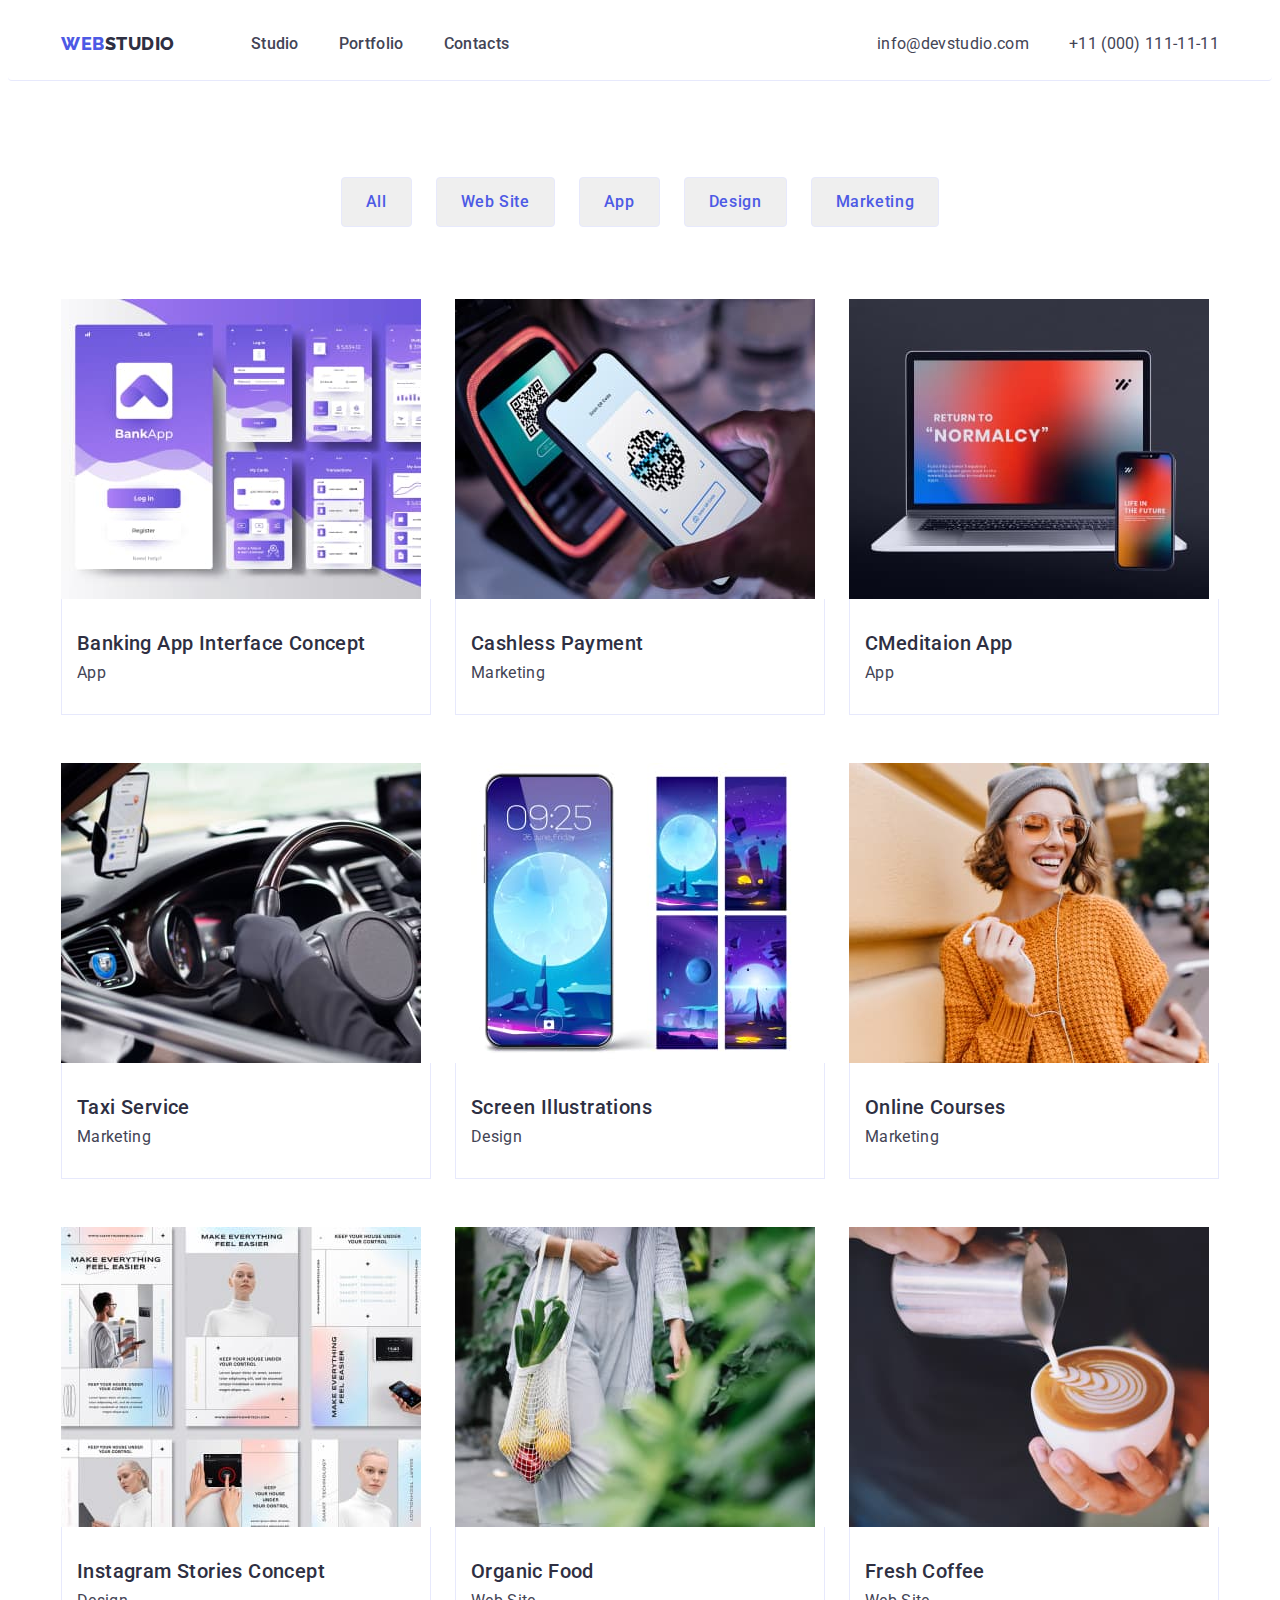
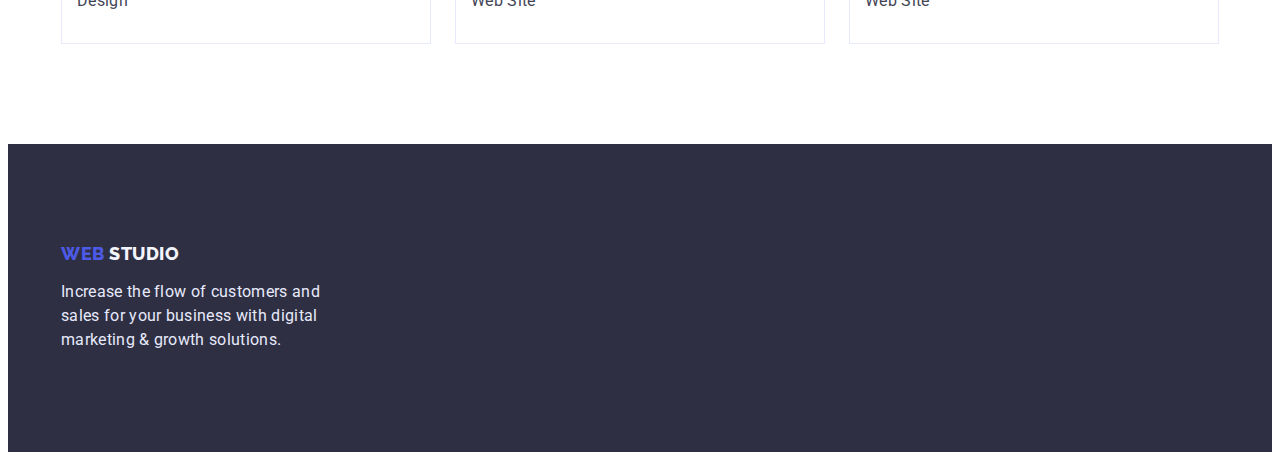
==== portfolio.html @ c73f63a3 "homework" ====
<!DOCTYPE html>
<html lang="en">
<head>
    <meta charset="UTF-8">
    <meta http-equiv="X-UA-Compatible" content="IE=edge">
    <meta name="viewport" content="width=device-width, initial-scale=1.0">
    <title>Document</title>
    <link rel="preconnect" href="https://fonts.googleapis.com">
    <link rel="preconnect" href="https://fonts.gstatic.com" crossorigin>
    <link
    href="https://fonts.googleapis.com/css2?family=Montserrat:ital,wght@0,700;1,400&family=Raleway:wght@800&family=Roboto:wght@400;500;700;900&display=swap"
    rel="stylesheet">
        <link rel="stylesheet" href="https://cdnjs.cloudflare.com/ajax/libs/modern-normalize/1.1.0/modern-normalize.min.css"
        integrity="sha512-wpPYUAdjBVSE4KJnH1VR1HeZfpl1ub8YT/NKx4PuQ5NmX2tKuGu6U/JRp5y+Y8XG2tV+wKQpNHVUX03MfMFn9Q=="
        crossorigin="anonymous" referrerpolicy="no-referrer" />
    <link rel="stylesheet" href="./css/styles.css">
</head>
<body>
    <header class="header">
        <div class="container header-cont ">
            <nav class="header-navigation">
                <a href="./index.html" class="header-logo"><span class="hedelr-logo-web">Web</span>Studio</a>
                <ul class="header-list">
                    <li class="header-item"><a href="./index.html" class="header-link">Studio</a></li>
                    <li class="header-item"><a href="./portfolio.html" class="header-link">Portfolio</a></li>
                    <li class="header-item"><a href="" class="header-link">Contacts</a></li>
                </ul>
            </nav>
            <address class="address-header-list">
                <ul class="header-list">
                    <li class="header-item"><a href="mailto:info@devstudio.com" class="header-mail">info@devstudio.com</a></li>
                    <li class="header-item"><a href="tel:+110001111111" class="header-tel">+11 (000) 111-11-11</a></li>
                </ul>
            </address>
        </div>
    </header>
    <main>
            <!--filters-->
            <section class="section-filters">
                <div class="container">
                    <h2 class="section-filters-titel hide">filters</h2>
                        <ul class="section-filters-list">
                                <li class="section-filters-item"><button type="button" class="section-filters-button">All</button></li>
                                <li class="section-filters-item"><button type="button" class="section-filters-button">Web Site</button></li>
                                <li class="section-filters-item"><button type="button" class="section-filters-button">App</button></li>
                                <li class="section-filters-item"><button type="button" class="section-filters-button">Design</button></li>
                                <li class="section-filters-item"><button type="button" class="section-filters-button">Marketing</button></li>
                        </ul>
                <!--portfolio-->
                    <h1 class="section-portfolio-titel hide">portfolio</h1>
                    <ul class="section-portfolio-list">
                        <li class="section-portfolio-item">
                            <img src="./images/portfolio_img1.jpg" class="section-portfolio-img" alt="seven dimples are depicted" width="360">
                            <div class="portfolio-cont">
                                <h2 class="section-portfolio-subtitel subtitel">Banking App Interface Concept</h2>
                                <p class="section-portfolio-text text">App</p>
                            </div>
                        </li>
                        <li class="section-portfolio-item">
                            <img src="./images/portfolio_img2.jpg" class="section-portfolio-img" alt="the phone scans the code" width="360">
                            <div class="portfolio-cont">
                                <h2 class="section-portfolio-subtitel subtitel">Cashless Payment</h2>
                                <p class="section-portfolio-text text">Marketing</p>
                            </div>
                        </li>
                        <li class="section-portfolio-item">
                            <img src="./images/portfolio_img3.jpg" class="section-portfolio-img" alt="the computer next to which the phone is located"
                                width="360">
                            <div class="portfolio-cont">
                                <h2 class="section-portfolio-subtitel subtitel">CMeditaion App</h2>
                                <p class="section-portfolio-text text">App</p>
                            </div>
                        </li>
                        <li class="section-portfolio-item">
                            <img src="./images/portfolio_img4.jpg" class="section-portfolio-img"
                                alt="the phone with the application activated in the car while driving" width="360">
                            <div class="portfolio-cont">
                                <h2 class="section-portfolio-subtitel subtitel">Taxi Service</h2>
                                <p class="section-portfolio-text text">Marketing</p>
                            </div>
                        </li>
                        <li class="section-portfolio-item">
                            <img src="./images/portfolio_img5.jpg" class="section-portfolio-img" alt="five phones with enabled screensavers a month" width="360">
                            <div class="portfolio-cont">
                                <h2 class="section-portfolio-subtitel subtitel">Screen Illustrations</h2>
                                <p class="section-portfolio-text text">Design</p>
                            </div>
                        </li>
                        <li class="section-portfolio-item">
                            <img src="./images/portfolio_img6.jpg" class="section-portfolio-img" alt="a girl in glasses and a sweater listens to music"
                                width="360">
                            <div class="portfolio-cont">
                                <h2 class="section-portfolio-subtitel subtitel">Online Courses</h2>
                                <p class="section-portfolio-text text">Marketing</p>
                            </div>
                        </li>
                        <li class="section-portfolio-item">
                            <img src="./images/portfolio_img7.jpg" class="section-portfolio-img" alt="display with pictures on them" width="360">
                            <div class="portfolio-cont">
                                <h2 class="section-portfolio-subtitel subtitel">Instagram Stories Concept</h2>
                                <p class="section-portfolio-text text">Design</p>
                            </div>
                        </li>
                        <li class="section-portfolio-item">
                            <img src="./images/portfolio_img8.jpg" class="section-portfolio-img" alt="a bag of vegetables" width="360">
                            <div class="portfolio-cont">
                                <h2 class="section-portfolio-subtitel subtitel">Organic Food</h2>
                                <p class="section-portfolio-text text">Web Site</p>
                            </div>
                        </li>
                        <li class="section-portfolio-item">
                            <img src="./images/portfolio_img9.jpg" class="section-portfolio-img" alt="coffee is poured into a cup" width="360">
                            <div class="portfolio-cont">
                                <h2 class="section-portfolio-subtitel subtitel">Fresh Coffee</h2>
                                <p class="section-portfolio-text text">Web Site</p>
                            </div>
                        </li>
                        
                    </ul>
                </div>
            </section>
    </main>
    <footer class="footer">
        <div class="container footer-cont">
            <a href="./index.html" class="footer-logo"> <span class="footer-logo-web">Web</span> Studio</a>
            <p class="footer-text">
                Increase the flow of customers and sales for your business with digital marketing & growth solutions.
            </p>
        </div>
    </footer>
</body>
</html>
---- css/styles.css ----
:root {
    --background-dark: #2E2F42;
    --background-light: #ffffff;
    --color-titel: #2E2F42;
    --color-link: #434455;
    --color-text: #434455;
    --color-btn-hero: #4D5AE5;
    --color-brn-hover:#404BBF;
    --color-btn-filter: #F4F4FD;
    --color-link-hover: #4D5AE5;
    --hedelr-logo-web: #4D5AE5;
    --header-logo: #2E2F42;
    --footer-text: #E7E9FC;
    --footer-logo: #F4F4FD;
    --section-filters-button:#4D5AE5;
    --section-team: #F4F4FD;


}



.text{
    font-size: 16px;
        line-height: 1.2;
        letter-spacing: 0.02em;
        color: var(--color-text);
}

body {
    font-family: 'Roboto', sans-serif;
    background-color: var(--background-light);
}

h1, h2, h3, h4, h5, h6, p {
    margin: 0;
}

ul {
    margin: 0;
    padding-left: 0;
}

li {
    list-style: none;
}

a {
    text-decoration: none;
}

img {
    display: block;

}


.container {
    width: 1158px;
    padding-left: 15px;
    padding-right: 15px;
    margin-left: auto;
    margin-right: auto;
}

.header {
padding-top: 24px;
padding-bottom: 24px;
border-bottom: 1px solid #E7E9FC;
    border-radius: 4px;
}

.header-navigation {
display: flex;
}

.header-cont{
    display: flex;
    align-items: center;

}


.header-logo {
font-family: 'Raleway', sans-serif;
    font-weight: 800;
    font-size: 18px;
    line-height: 1.33;
    letter-spacing: 0.03em;
    text-transform: uppercase;
    color: var(--header-logo);
    text-decoration: none;
    display: flex;
    align-items: center;
    margin-right: 76px;
    }

.hedelr-logo-web {
    color: var(--hedelr-logo-web);
}
.address-header-list {
    margin-left: auto;
}

.header-list {
    display: flex;
    gap: 40px;
    align-items: center;

} 

/* .header-item {

} */



.header-link {
    font-size: 16px;
    font-weight: 500;
    line-height: 1.5;
    letter-spacing: 0.02em;
    color: var(--color-link);
    display: block;
}

.header-link:hover, .header-link:focus
{color: var(--color-link-hover) }



.header-mail {
    font-weight: 400;
        font-size: 16px;
        line-height: 1.5;
        letter-spacing: 0.02em;
        color: var(--color-link);
        display: block;
        font-style: normal;
}
.header-mail:hover, .header-mail:focus,
.header-tel:hover,
.header-tel:focus
{color: var(--color-btn-hero)}

.header-tel {
    font-weight: 400;
        font-size: 16px;
        line-height: 1.5;
        letter-spacing: 0.02em;
        color: var(--color-link);
        display: block;
        font-style: normal;
}

/* main */

/* hero */
.hero {
    background-color: var(--background-dark);
    padding: 188px 0;

}


.hero-titel {
        font-size: 56px;
        line-height: 1.2;
        text-align: center;
        letter-spacing: 0.02em;
        color: var(--background-light);
        margin-bottom: 48px;
}

.but-cont{
    text-align: center;
    margin-top: 48px;
    margin-bottom: 188px;
}
.hero-button {
    font-family: 'Roboto', sans-serif;
        font-weight: 500;
        font-size: 16px;
        line-height: 1.33;
        align-items: center;
        letter-spacing: 0.04em;
        color: var(--background-light);
        background-color: var(--color-btn-hero);
        cursor: pointer;
        padding: 16px 32px;
        display: block;
        margin: 0 auto;
        border: none;
        box-shadow: 0px 4px 4px rgba(0, 0, 0, 0.15);
            border-radius: 4px;

}

.hero-button:hover, .hero-button:focus {
    background: var(--color-brn-hover);
}


/* --------benefits-------- */

.hide {
    position: absolute;
    width: 1px;
    height: 1px;
    margin: -1px;
    border: 0;
    padding: 0;
    white-space: nowrap;
    clip-path: inset(100%);
    clip: rect(0 0 0 0);
    overflow: hidden;
}

.aside {
    padding: 120px 0;
}
.aside-cont {
    margin: 0 auto;
    
}

/* .aside-item{

    width: calc((100% - (24px * 3)) / 4);
    
} */

/* .aside-titel {
} */


.aside-list {
    display: flex;
    align-items: center;
    gap: 24px;


} 

.subtitel {
    font-weight: 500;
    font-size: 20px;
    line-height: 1.2;
    letter-spacing: 0.02em;
    color: var(--color-titel);
    
}

.aside-item {

    flex-basis: calc((100% - 24px * 3) / 4);
    /* flex-basis: 264px; */
}

.aside-subtitel {
margin-bottom: 8px;
} 
.aside-text {
    flex-basis: calc((100% - 24px * 3) / 4);
    max-width: 264px;
}

/* What are we doing */

.section-work {padding-bottom: 120px;}

.section-work-list {
display: flex;
gap: 24px;
}



.section-work-titel {
    font-size: 36px;
        line-height: 1.11;
        text-align: center;
        letter-spacing: 0.02em;
        text-transform: capitalize;
        color: var(--color-titel);
        margin-bottom: 72px;
}

/* .section-work-img {
} */

/* Our Team */

.section-team {
    background-color: var(--section-team);
    padding: 120px 0;
}

.section-team-titel {
        font-size: 36px;
        line-height: 1.11;
        text-align: center;
        letter-spacing: 0.02em;
        text-transform: capitalize;
        color: var(--color-titel);
        margin-bottom: 72px;
}
.section-team-list {
    display: flex;
    gap: 24px;
}

.section-team-item {

}

.team {
    padding: 32px 0;
    width: 264px;
    background-color: var(--background-light);
    box-shadow: 0px 1px 6px rgba(46, 47, 66, 0.08), 0px 1px 1px rgba(46, 47, 66, 0.16), 0px 2px 1px rgba(46, 47, 66, 0.08);
    border-radius: 0px 0px 4px 4px;
    text-align: center;

}

.section-team-img {


}

.section-team-subtitel {
margin-bottom: 8px;

}

.section-team-text {

}

/* footer */

.footer {
        background-color: var(--background-dark);
        padding: 100px 0;
}

.footer-logo {
font-family: 'Raleway', sans-serif;
    font-weight: 800;
    font-size: 18px;
    line-height: 1.16;
    letter-spacing: 0.03em;
    text-transform: uppercase;
    color: var(--footer-logo);
    text-decoration: none;
    display: block;


}

.footer-logo-web { 
    color: var(--hedelr-logo-web);
}

.footer-text {
    font-size: 16px;
    line-height: 1.5;
    letter-spacing: 0.02em;
    color: var(--footer-text);
    Width: 264px;
    margin-top: 16px;
}

/* filters */

.section-filters {
    padding: 96px 0 100px 0;
}
/* .section-filters-titel {
} */

.section-filters-list {
display: flex;
    justify-content: center;
    gap: 24px;
    margin-bottom: 72px;
}
/* .section-filters-item {
} */
.section-filters-button {
    font-family: 'Roboto', sans-serif;
        font-weight: 500;
        font-size: 16px;
        line-height: 1.5;
        letter-spacing: 0.04em;
        color: var(--section-filters-button);
        cursor: pointer;
        padding: 12px 24px;
        border: 1px solid #E7E9FC;
            border-radius: 4px;

}
.section-filters-button:hover, .section-filters-button:focus{
    color: var(--background-light);
    background: var(--color-brn-hover);
    box-shadow: 0px 3px 1px rgba(0, 0, 0, 0.1), 0px 2px 1px rgba(0, 0, 0, 0.08), 0px 2px 2px rgba(0, 0, 0, 0.12);
    border-radius: 4px;
    border-color: var(--color-brn-hover);
}


border-radius: 4px;
/* ------portfolio------ */

/* .section-portfolio {} */

.section-portfolio-titel {

}

.portfolio-cont {
    padding: 32px 15px;
    border-left: 1px solid #E7E9FC;
    border-right: 1px solid #E7E9FC;
    border-bottom: 1px solid #E7E9FC;

}

.section-portfolio-list {
    display: flex;
    flex-wrap: wrap;
    box-sizing: border-box;
    
    column-gap: 24px;
    row-gap: 48px;
    justify-content: space-between;

}

.section-portfolio-item {
    flex-basis: calc((100% - 24px * 2) / 3);

}

.section-portfolio-img {

}

.section-portfolio-subtitel {
    margin-bottom: 8px;

}

.section-portfolio-text {
}
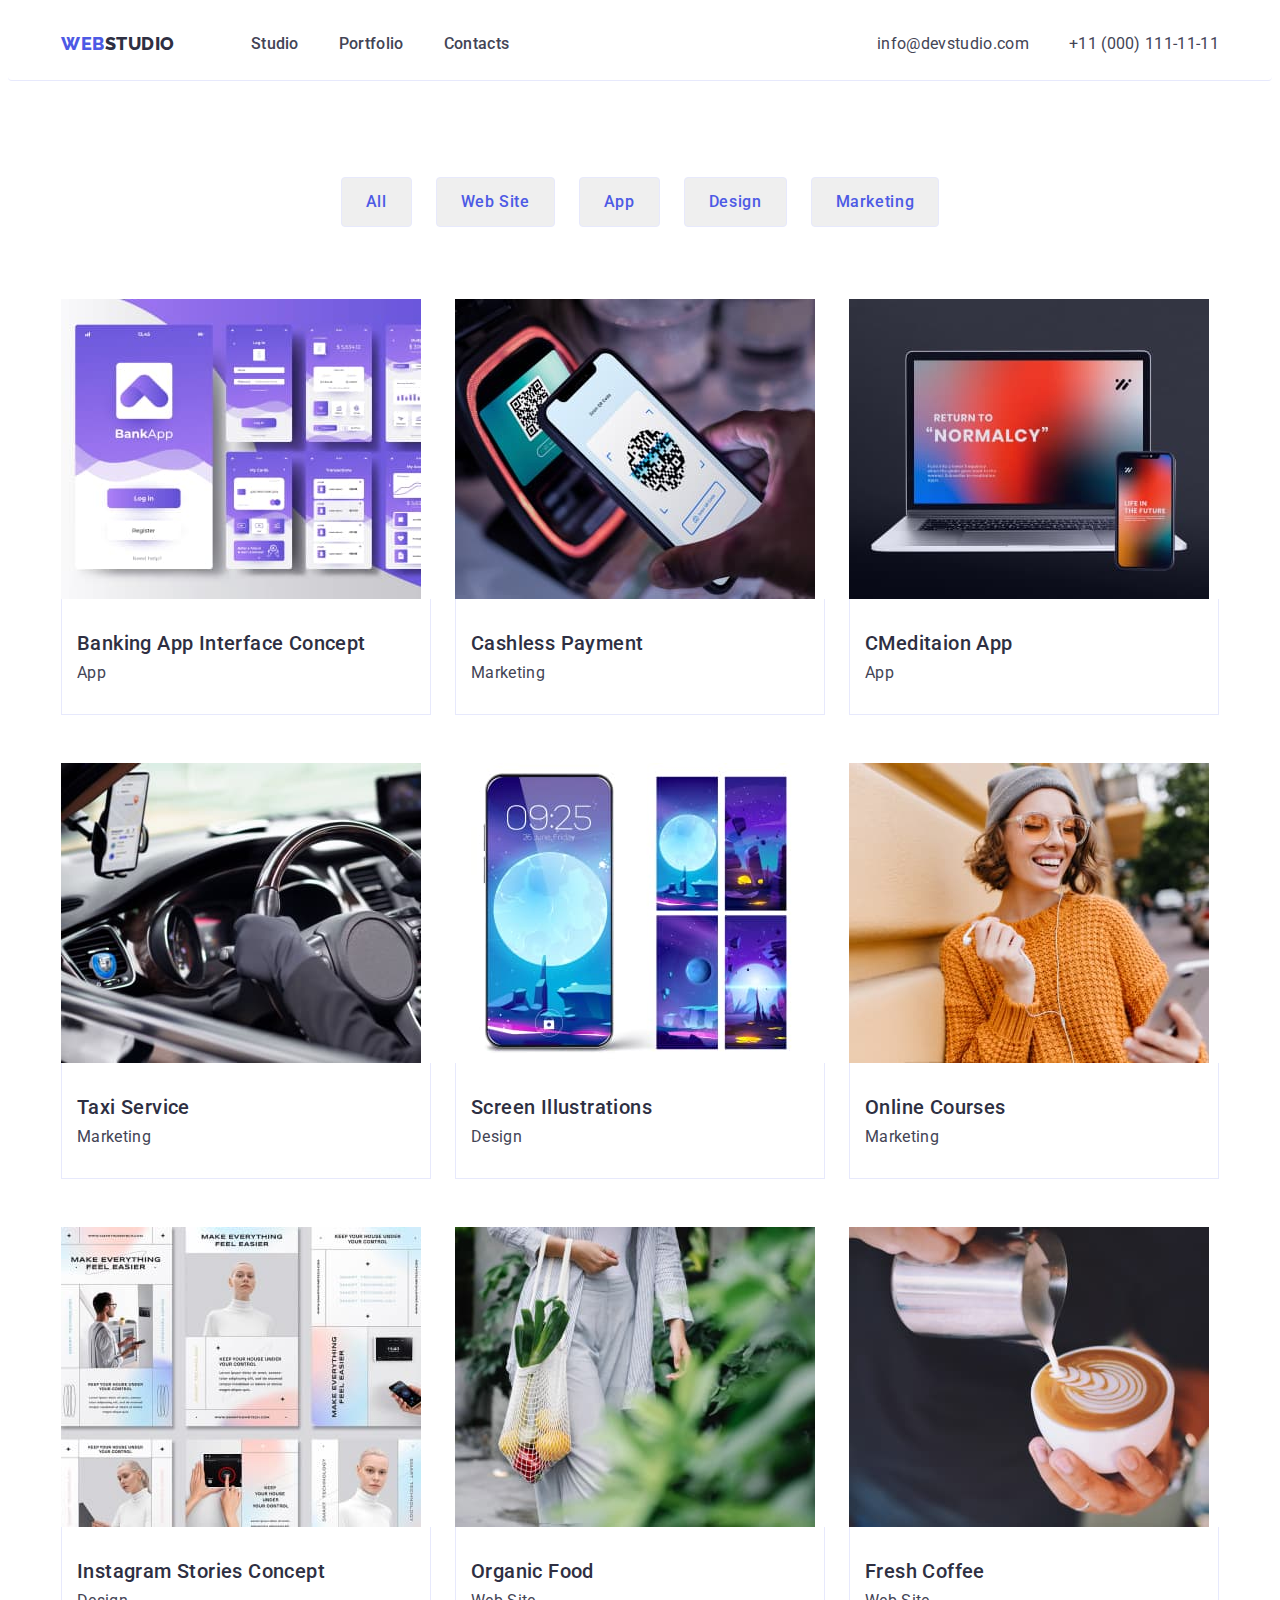
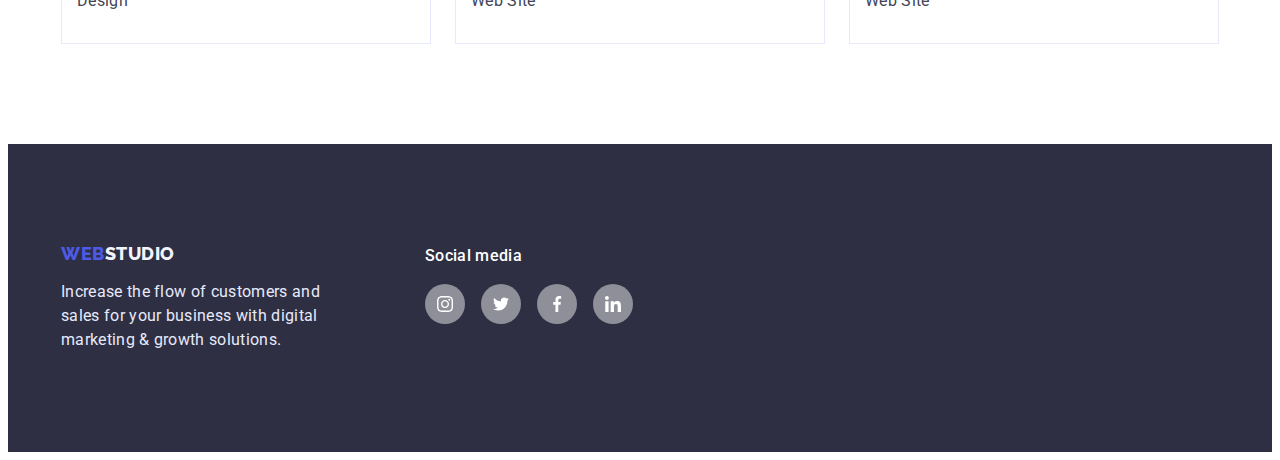
==== commit ed3cadf9: "homework-4" ====
--- a/portfolio.html
+++ b/portfolio.html
@@ -122,10 +122,47 @@
     </main>
     <footer class="footer">
         <div class="container footer-cont">
-            <a href="./index.html" class="footer-logo"> <span class="footer-logo-web">Web</span> Studio</a>
-            <p class="footer-text">
-                Increase the flow of customers and sales for your business with digital marketing & growth solutions.
-            </p>
+            <div class="footer-cont-text">
+                <a href="./index.html" class="footer-logo"><span class="footer-logo-web">Web</span>Studio</a>
+                <p class="footer-text">
+                    Increase the flow of customers and sales for your business with digital marketing & growth solutions.
+                </p>
+            </div>
+            <div class="footer-cont-soc">
+                <h3 class="footer-soc-titel">
+                    Social media
+                </h3>
+                <ul class="footer-soc-list">
+                    <li class="footer-soc-item">
+                        <a class="footer-soc-link">
+                            <svg class="footer-soc-svg" width="16px" height="16px">
+                                <use class="svg" href="./images/symbol.svg#icon-instagram"></use>
+                            </svg>
+                        </a>
+                    </li>
+                    <li class="footer-soc-item">
+                        <a class="footer-soc-link">
+                            <svg class="footer-soc-svg" width="16px" height="16px">
+                                <use class="svg" href="./images/symbol.svg#icon-twitter"></use>
+                            </svg>
+                        </a>
+                    </li>
+                    <li class="footer-soc-item">
+                        <a class="footer-soc-link">
+                            <svg class="footer-soc-svg" width="16px" height="16px">
+                                <use class="svg" href="./images/symbol.svg#icon-facebook"></use>
+                            </svg>
+                        </a>
+                    </li>
+                    <li class="footer-soc-item">
+                        <a class="footer-soc-link">
+                            <svg class="footer-soc-svg" width="16px" height="16px">
+                                <use class="svg" href="./images/symbol.svg#icon-linkedin"></use>
+                            </svg>
+                        </a>
+                    </li>
+                </ul>
+            </div>
         </div>
     </footer>
 </body>
--- a/css/styles.css
+++ b/css/styles.css
@@ -15,6 +15,7 @@
     --footer-logo: #F4F4FD;
     --section-filters-button:#4D5AE5;
     --section-team: #F4F4FD;
+    --gra: linear-gradient(rgba(46, 47, 66, 0.7), rgba(46, 47, 66, 0.7));
 
 
 }
@@ -62,6 +63,7 @@
     padding-right: 15px;
     margin-left: auto;
     margin-right: auto;
+
 }
 
 .header {
@@ -160,6 +162,10 @@
 .hero {
     background-color: var(--background-dark);
     padding: 188px 0;
+    background-image: var(--gra) ,url(../images/people-office.jpg);
+    background-repeat: no-repeat;
+    background-position: center;
+    background-size: 1440px 100%;
 
 }
 
@@ -260,12 +266,21 @@
 
 .aside-subtitel {
 margin-bottom: 8px;
+margin-top: 8px;
 } 
 .aside-text {
     flex-basis: calc((100% - 24px * 3) / 4);
     max-width: 264px;
 }
-
+.aside-cont-svg{
+    display: flex;
+    align-items: center;
+    justify-content: center;
+    width: 264px;
+    padding: 24px 100px;
+    background-color: var(--section-team);
+    border-radius: 4px;
+}
 /* What are we doing */
 
 .section-work {padding-bottom: 120px;}
@@ -336,15 +351,102 @@
 }
 
 .section-team-text {
-
-}
-
+    margin-bottom: 8px;
+
+}
+
+.team-soc-list {
+    display: flex;
+    align-items: center;
+    justify-content: center;
+    gap: 24px;
+}
+
+.team-soc-item {
+width: 44px;
+height: 44px;
+}
+
+
+.team-soc-link {
+    width: 100%;
+    height: 100%;
+    background-color: var(--color-btn-hero);
+    display: flex;
+    align-items: center;
+    justify-content: center;
+    border-radius: 50%;
+}
+
+.soc-svg{
+    fill: #ffffff;
+
+}
+
+
+
+/* --------------customers---------------------------- */
+
+.customers {
+    padding: 138px 172px 112px 172px;
+}
+
+.customers-titel{
+        font-style: normal;
+        font-size: 36px;
+        line-height: calc(40/36);
+        text-align: center;
+        letter-spacing: 0.02em;
+        text-transform: capitalize;
+        color: var(--color-text);
+        margin-bottom: 72px;
+}
+
+.customers-list {
+    display: flex;
+    align-items: center;
+    justify-content: space-between;
+    gap: 24px;
+}
+
+.customers-item{
+    width: 164px;
+    height: 88px;
+}
+
+.customers-link{
+    width: 100%;
+    height: 100%;
+
+}
+
+.customers-svg {
+        fill: #8E8F99;   
+        width: 168px;
+        height: 88px;
+        border: 1px solid #8E8F99;
+        border-radius: 4px;
+        padding: 16px 32px;
+}
+
+.customers-svg:is(:hover, :focus){
+    fill: var(--color-brn-hover);
+    border-color: var(--color-brn-hover);
+}
 /* footer */
 
 .footer {
         background-color: var(--background-dark);
         padding: 100px 0;
-}
+        display: flex;
+}
+
+.footer-cont{
+    display: flex;
+    justify-content: flex-start;
+    gap: 100px;
+}
+
 
 .footer-logo {
 font-family: 'Raleway', sans-serif;
@@ -373,6 +475,45 @@
     margin-top: 16px;
 }
 
+.footer-soc-titel {
+    margin-bottom: 16px;
+    font-family: 'Roboto';
+        font-style: normal;
+        font-weight: 500;
+        font-size: 16px;
+        line-height: 24px;
+        letter-spacing: 0.02em;
+        color: var(--background-light);
+}
+.footer-cont-soc {}
+
+.footer-soc-list {
+    display: flex;
+    justify-content: flex-start;
+    gap: 16px;
+    
+}
+.footer-soc-item{
+    width: 40px;
+    height: 40px;
+}
+
+.footer-soc-link {
+    width: 100%;
+        height: 100%;
+        background-color: #8E8F99;
+        display: flex;
+        align-items: center;
+        justify-content: center;
+        border-radius: 50%;
+}
+
+.footer-soc-link:is(:hover, :focus){
+    background-color:#31D0AA;
+}
+.footer-soc-svg{
+    fill: var(--background-light);
+}
 /* filters */
 
 .section-filters {
@@ -411,7 +552,7 @@
 }
 
 
-border-radius: 4px;
+
 /* ------portfolio------ */
 
 /* .section-portfolio {} */
@@ -432,7 +573,6 @@
     display: flex;
     flex-wrap: wrap;
     box-sizing: border-box;
-    
     column-gap: 24px;
     row-gap: 48px;
     justify-content: space-between;
@@ -444,6 +584,10 @@
 
 }
 
+.section-portfolio-item:hover {
+    box-shadow: 0px 1px 6px rgba(46, 47, 66, 0.08), 0px 1px 1px rgba(46, 47, 66, 0.16), 0px 2px 1px rgba(46, 47, 66, 0.08);
+}
+
 .section-portfolio-img {
 
 }
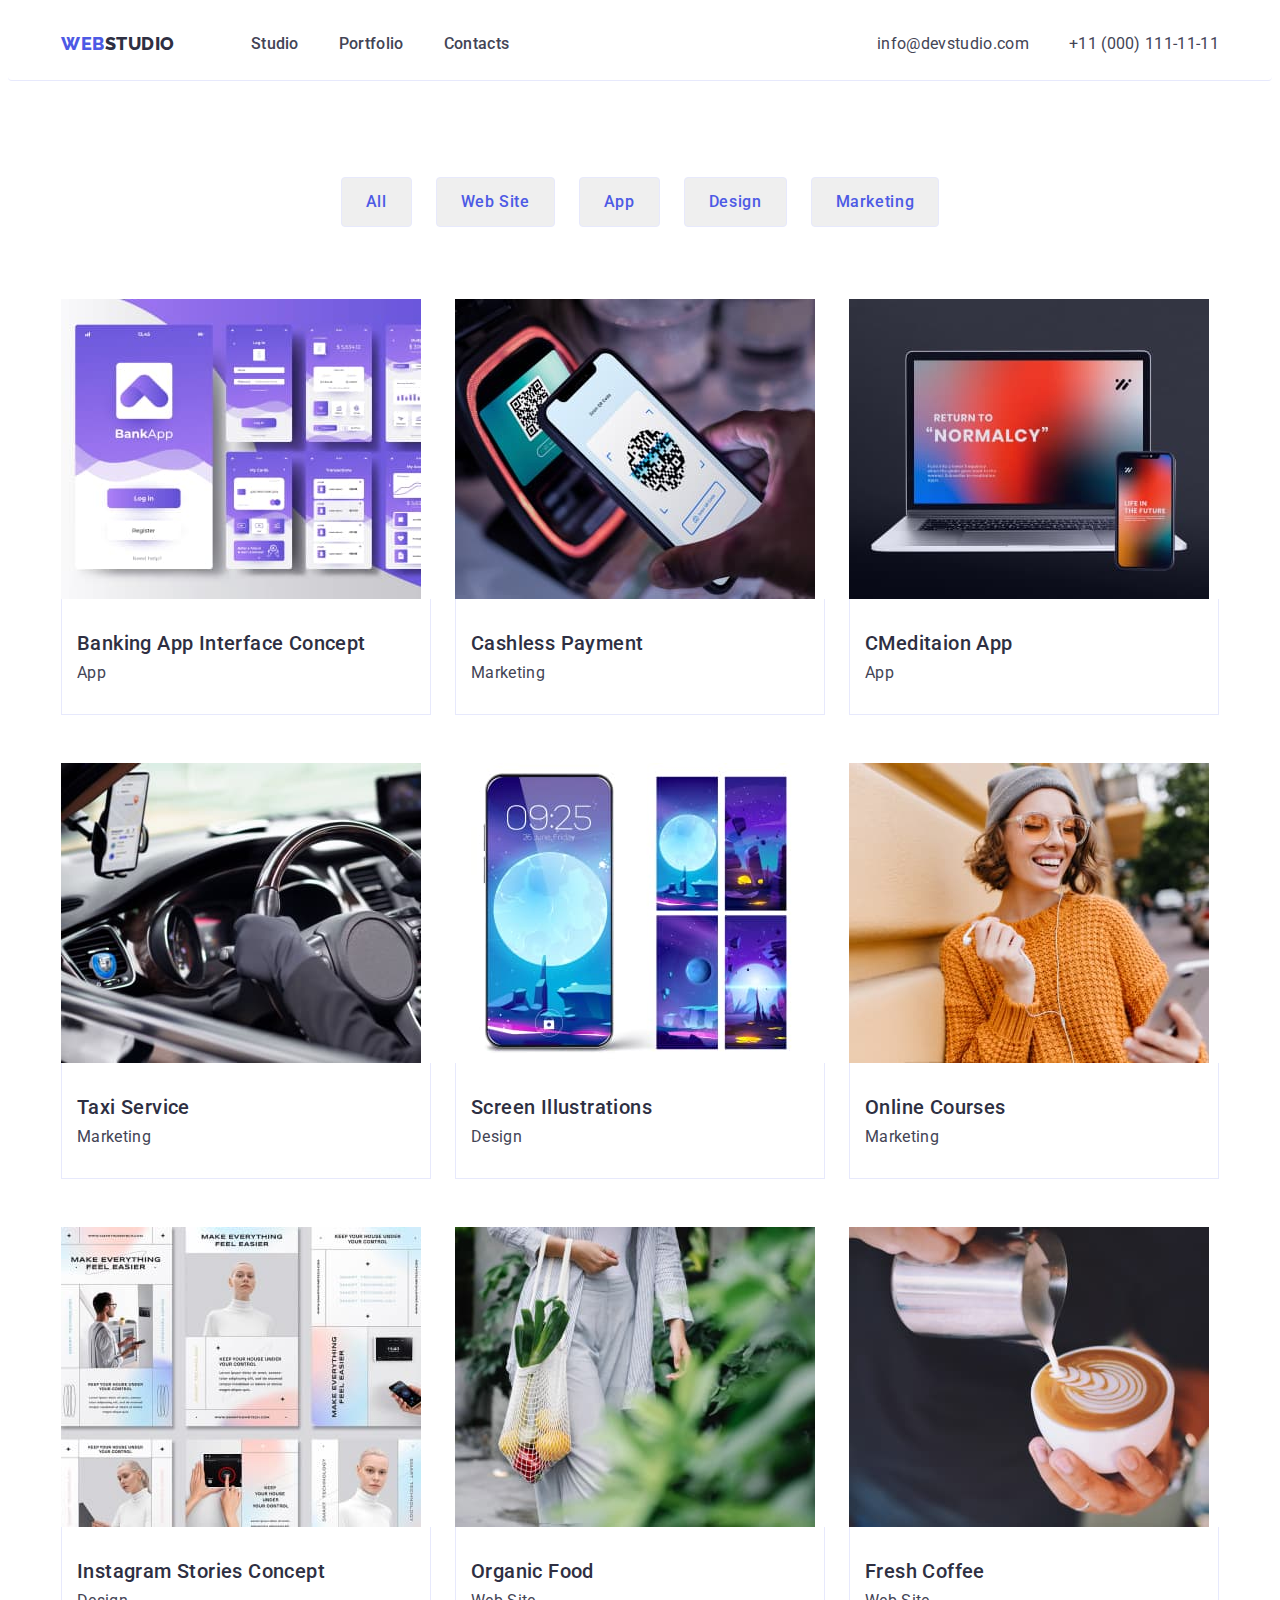
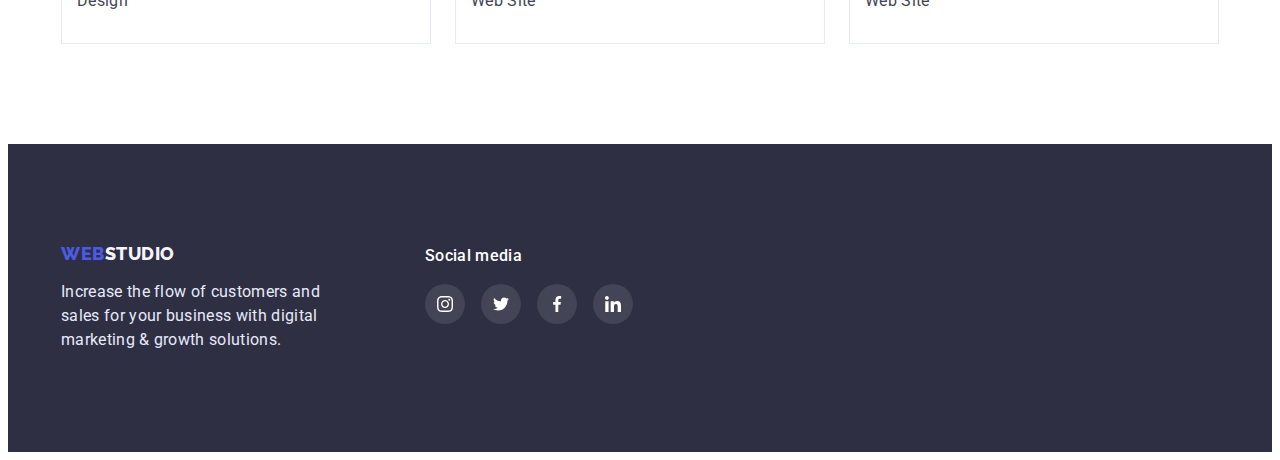
==== commit 0c556d5a: "homework-4" ====
--- a/portfolio.html
+++ b/portfolio.html
@@ -50,70 +50,88 @@
                     <h1 class="section-portfolio-titel hide">portfolio</h1>
                     <ul class="section-portfolio-list">
                         <li class="section-portfolio-item">
-                            <img src="./images/portfolio_img1.jpg" class="section-portfolio-img" alt="seven dimples are depicted" width="360">
-                            <div class="portfolio-cont">
-                                <h2 class="section-portfolio-subtitel subtitel">Banking App Interface Concept</h2>
-                                <p class="section-portfolio-text text">App</p>
-                            </div>
+                            <a href="">
+                                <img src="./images/portfolio_img1.jpg" class="section-portfolio-img" alt="seven dimples are depicted" width="360">
+                                <div class="portfolio-cont">
+                                    <h2 class="section-portfolio-subtitel subtitel">Banking App Interface Concept</h2>
+                                    <p class="section-portfolio-text text">App</p>
+                                </div>
+                            </a>
                         </li>
                         <li class="section-portfolio-item">
-                            <img src="./images/portfolio_img2.jpg" class="section-portfolio-img" alt="the phone scans the code" width="360">
-                            <div class="portfolio-cont">
-                                <h2 class="section-portfolio-subtitel subtitel">Cashless Payment</h2>
-                                <p class="section-portfolio-text text">Marketing</p>
-                            </div>
+                            <a href="">
+                                <img src="./images/portfolio_img2.jpg" class="section-portfolio-img" alt="the phone scans the code" width="360">
+                                <div class="portfolio-cont">
+                                    <h2 class="section-portfolio-subtitel subtitel">Cashless Payment</h2>
+                                    <p class="section-portfolio-text text">Marketing</p>
+                                </div>
+                            </a>
                         </li>
                         <li class="section-portfolio-item">
-                            <img src="./images/portfolio_img3.jpg" class="section-portfolio-img" alt="the computer next to which the phone is located"
-                                width="360">
-                            <div class="portfolio-cont">
-                                <h2 class="section-portfolio-subtitel subtitel">CMeditaion App</h2>
-                                <p class="section-portfolio-text text">App</p>
-                            </div>
+                            <a href="">
+                                <img src="./images/portfolio_img3.jpg" class="section-portfolio-img" alt="the computer next to which the phone is located"
+                                    width="360">
+                                <div class="portfolio-cont">
+                                    <h2 class="section-portfolio-subtitel subtitel">CMeditaion App</h2>
+                                    <p class="section-portfolio-text text">App</p>
+                                </div>
+                            </a>
                         </li>
                         <li class="section-portfolio-item">
-                            <img src="./images/portfolio_img4.jpg" class="section-portfolio-img"
-                                alt="the phone with the application activated in the car while driving" width="360">
-                            <div class="portfolio-cont">
-                                <h2 class="section-portfolio-subtitel subtitel">Taxi Service</h2>
-                                <p class="section-portfolio-text text">Marketing</p>
-                            </div>
+                            <a href="">
+                                <img src="./images/portfolio_img4.jpg" class="section-portfolio-img"
+                                    alt="the phone with the application activated in the car while driving" width="360">
+                                <div class="portfolio-cont">
+                                    <h2 class="section-portfolio-subtitel subtitel">Taxi Service</h2>
+                                    <p class="section-portfolio-text text">Marketing</p>
+                                </div>
+                            </a>
                         </li>
                         <li class="section-portfolio-item">
-                            <img src="./images/portfolio_img5.jpg" class="section-portfolio-img" alt="five phones with enabled screensavers a month" width="360">
-                            <div class="portfolio-cont">
-                                <h2 class="section-portfolio-subtitel subtitel">Screen Illustrations</h2>
-                                <p class="section-portfolio-text text">Design</p>
-                            </div>
+                            <a href="">
+                                <img src="./images/portfolio_img5.jpg" class="section-portfolio-img" alt="five phones with enabled screensavers a month" width="360">
+                                <div class="portfolio-cont">
+                                    <h2 class="section-portfolio-subtitel subtitel">Screen Illustrations</h2>
+                                    <p class="section-portfolio-text text">Design</p>
+                                </div>
+                            </a>
                         </li>
                         <li class="section-portfolio-item">
-                            <img src="./images/portfolio_img6.jpg" class="section-portfolio-img" alt="a girl in glasses and a sweater listens to music"
-                                width="360">
-                            <div class="portfolio-cont">
-                                <h2 class="section-portfolio-subtitel subtitel">Online Courses</h2>
-                                <p class="section-portfolio-text text">Marketing</p>
-                            </div>
+                            <a href="">
+                                <img src="./images/portfolio_img6.jpg" class="section-portfolio-img" alt="a girl in glasses and a sweater listens to music"
+                                    width="360">
+                                <div class="portfolio-cont">
+                                    <h2 class="section-portfolio-subtitel subtitel">Online Courses</h2>
+                                    <p class="section-portfolio-text text">Marketing</p>
+                                </div>
+                            </a>
                         </li>
                         <li class="section-portfolio-item">
-                            <img src="./images/portfolio_img7.jpg" class="section-portfolio-img" alt="display with pictures on them" width="360">
-                            <div class="portfolio-cont">
-                                <h2 class="section-portfolio-subtitel subtitel">Instagram Stories Concept</h2>
-                                <p class="section-portfolio-text text">Design</p>
-                            </div>
+                            <a href="">
+                                <img src="./images/portfolio_img7.jpg" class="section-portfolio-img" alt="display with pictures on them" width="360">
+                                <div class="portfolio-cont">
+                                    <h2 class="section-portfolio-subtitel subtitel">Instagram Stories Concept</h2>
+                                    <p class="section-portfolio-text text">Design</p>
+                                </div>
+                            </a>
                         </li>
                         <li class="section-portfolio-item">
-                            <img src="./images/portfolio_img8.jpg" class="section-portfolio-img" alt="a bag of vegetables" width="360">
-                            <div class="portfolio-cont">
-                                <h2 class="section-portfolio-subtitel subtitel">Organic Food</h2>
-                                <p class="section-portfolio-text text">Web Site</p>
-                            </div>
+                            <a href="">
+                                <img src="./images/portfolio_img8.jpg" class="section-portfolio-img" alt="a bag of vegetables" width="360">
+                                <div class="portfolio-cont">
+                                    <h2 class="section-portfolio-subtitel subtitel">Organic Food</h2>
+                                    <p class="section-portfolio-text text">Web Site</p>
+                                </div>
+                            </a>
                         </li>
                         <li class="section-portfolio-item">
-                            <img src="./images/portfolio_img9.jpg" class="section-portfolio-img" alt="coffee is poured into a cup" width="360">
-                            <div class="portfolio-cont">
-                                <h2 class="section-portfolio-subtitel subtitel">Fresh Coffee</h2>
-                                <p class="section-portfolio-text text">Web Site</p>
-                            </div>
+                            <a href="">
+                                <img src="./images/portfolio_img9.jpg" class="section-portfolio-img" alt="coffee is poured into a cup" width="360">
+                                <div class="portfolio-cont">
+                                    <h2 class="section-portfolio-subtitel subtitel">Fresh Coffee</h2>
+                                    <p class="section-portfolio-text text">Web Site</p>
+                                </div>
+                            </a href="">
                         </li>
                         
                     </ul>
@@ -134,28 +152,28 @@
                 </h3>
                 <ul class="footer-soc-list">
                     <li class="footer-soc-item">
-                        <a class="footer-soc-link">
+                        <a href="" class="footer-soc-link">
                             <svg class="footer-soc-svg" width="16px" height="16px">
                                 <use class="svg" href="./images/symbol.svg#icon-instagram"></use>
                             </svg>
                         </a>
                     </li>
                     <li class="footer-soc-item">
-                        <a class="footer-soc-link">
+                        <a href="" class="footer-soc-link">
                             <svg class="footer-soc-svg" width="16px" height="16px">
                                 <use class="svg" href="./images/symbol.svg#icon-twitter"></use>
                             </svg>
                         </a>
                     </li>
                     <li class="footer-soc-item">
-                        <a class="footer-soc-link">
+                        <a href="" class="footer-soc-link">
                             <svg class="footer-soc-svg" width="16px" height="16px">
                                 <use class="svg" href="./images/symbol.svg#icon-facebook"></use>
                             </svg>
                         </a>
                     </li>
                     <li class="footer-soc-item">
-                        <a class="footer-soc-link">
+                        <a href="" class="footer-soc-link">
                             <svg class="footer-soc-svg" width="16px" height="16px">
                                 <use class="svg" href="./images/symbol.svg#icon-linkedin"></use>
                             </svg>
--- a/css/styles.css
+++ b/css/styles.css
@@ -160,12 +160,12 @@
 
 /* hero */
 .hero {
-    background-color: var(--background-dark);
     padding: 188px 0;
     background-image: var(--gra) ,url(../images/people-office.jpg);
     background-repeat: no-repeat;
     background-position: center;
     background-size: 1440px 100%;
+
 
 }
 
@@ -261,7 +261,7 @@
 .aside-item {
 
     flex-basis: calc((100% - 24px * 3) / 4);
-    /* flex-basis: 264px; */
+
 }
 
 .aside-subtitel {
@@ -277,7 +277,7 @@
     align-items: center;
     justify-content: center;
     width: 264px;
-    padding: 24px 100px;
+    height: 112px;
     background-color: var(--section-team);
     border-radius: 4px;
 }
@@ -383,6 +383,10 @@
 
 }
 
+.team-soc-link:is(:hover, :focus){
+    background-color: var(--color-brn-hover);
+}
+
 
 
 /* --------------customers---------------------------- */
@@ -407,32 +411,39 @@
     align-items: center;
     justify-content: space-between;
     gap: 24px;
+    
 }
 
 .customers-item{
     width: 164px;
     height: 88px;
+
 }
 
 .customers-link{
     width: 100%;
     height: 100%;
-
-}
-
-.customers-svg {
-        fill: #8E8F99;   
-        width: 168px;
-        height: 88px;
-        border: 1px solid #8E8F99;
-        border-radius: 4px;
-        padding: 16px 32px;
-}
-
-.customers-svg:is(:hover, :focus){
+    border: 1px solid #8E8F99;
+    display: flex;
+    align-items: center;
+    justify-content: center;
+    fill: #8E8F99;
+    border-radius: 4px;
+
+}
+
+/* .customers-svg {
+    fill:currentColor;
+} */
+
+.customers-link:is(:hover, :focus) {
+    border-color: var(--color-brn-hover);
     fill: var(--color-brn-hover);
-    border-color: var(--color-brn-hover);
-}
+}
+
+/* .customers-link:is(:hover, :focus), .customers-svg{
+    fill: var(--color-brn-hover);
+} */
 /* footer */
 
 .footer {
@@ -501,7 +512,7 @@
 .footer-soc-link {
     width: 100%;
         height: 100%;
-        background-color: #8E8F99;
+        background-color: rgba(255, 255, 255, 0.1);;
         display: flex;
         align-items: center;
         justify-content: center;
@@ -572,7 +583,6 @@
 .section-portfolio-list {
     display: flex;
     flex-wrap: wrap;
-    box-sizing: border-box;
     column-gap: 24px;
     row-gap: 48px;
     justify-content: space-between;
